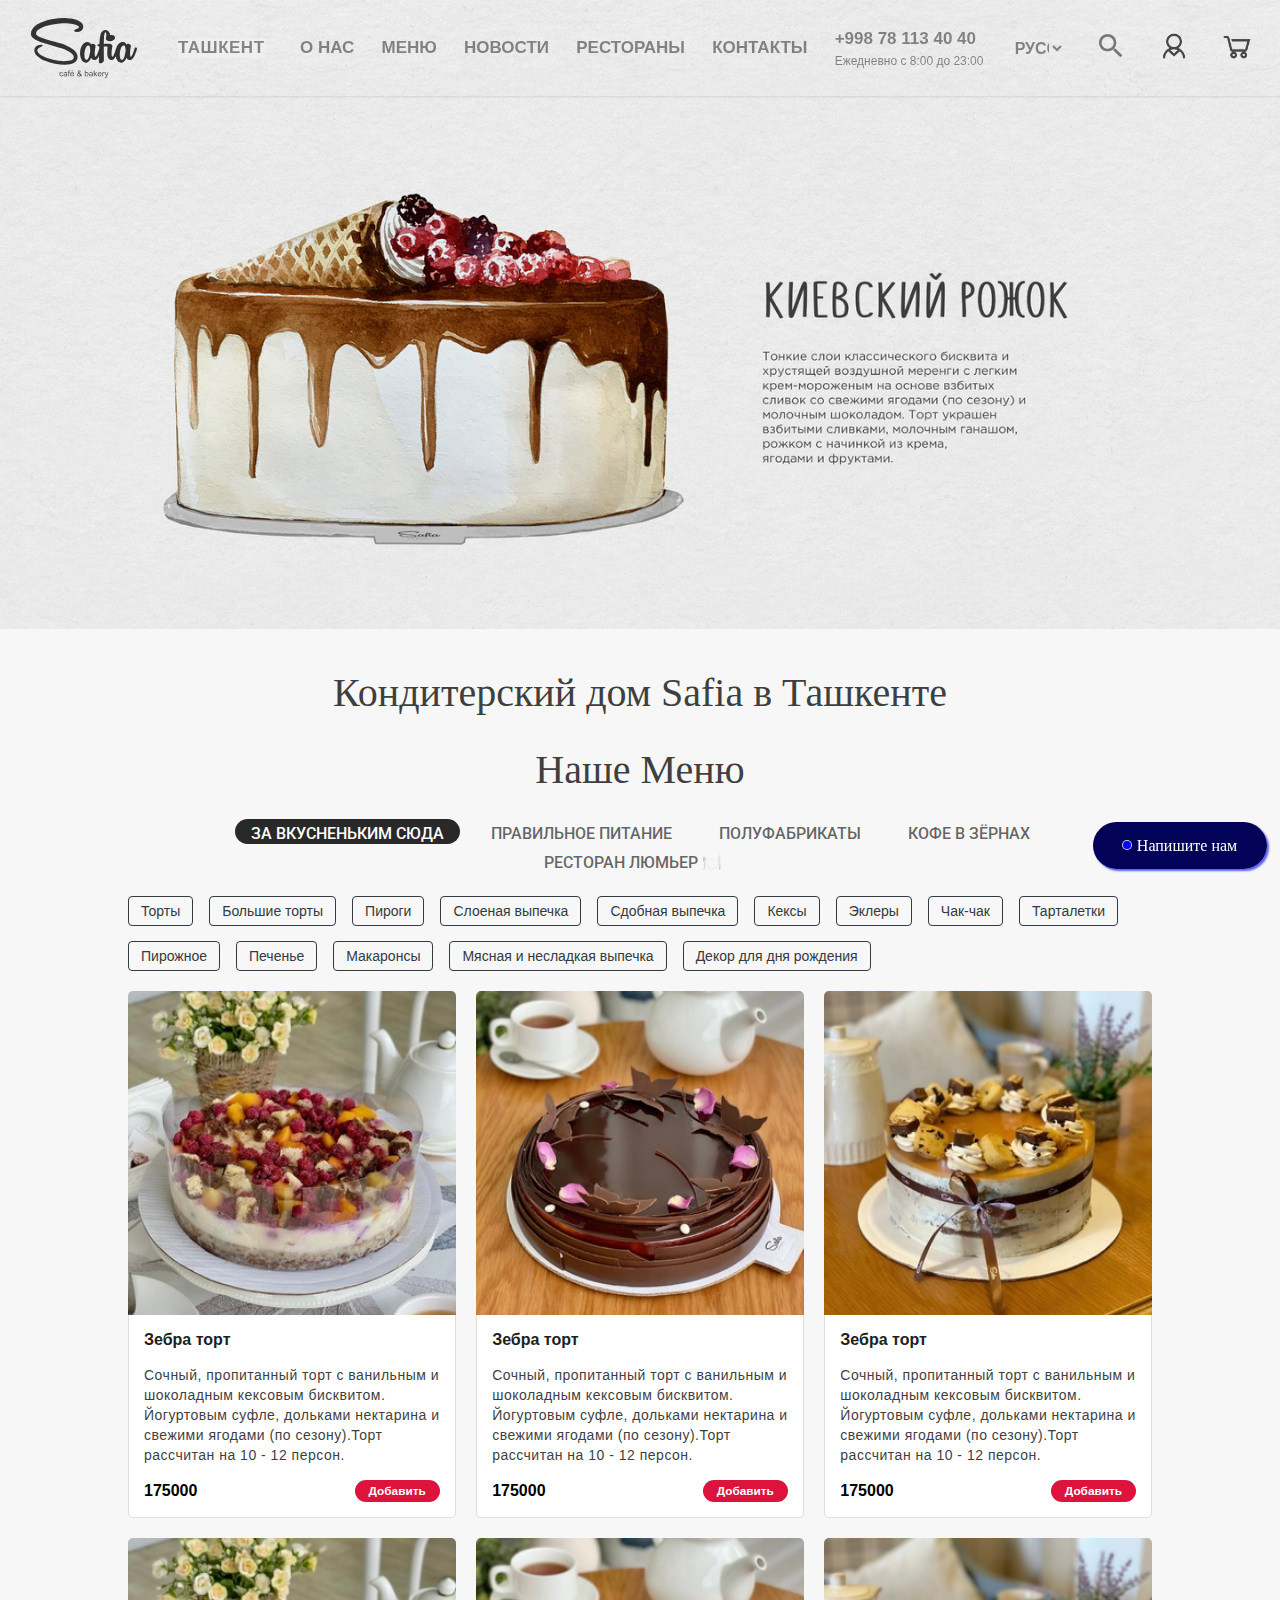
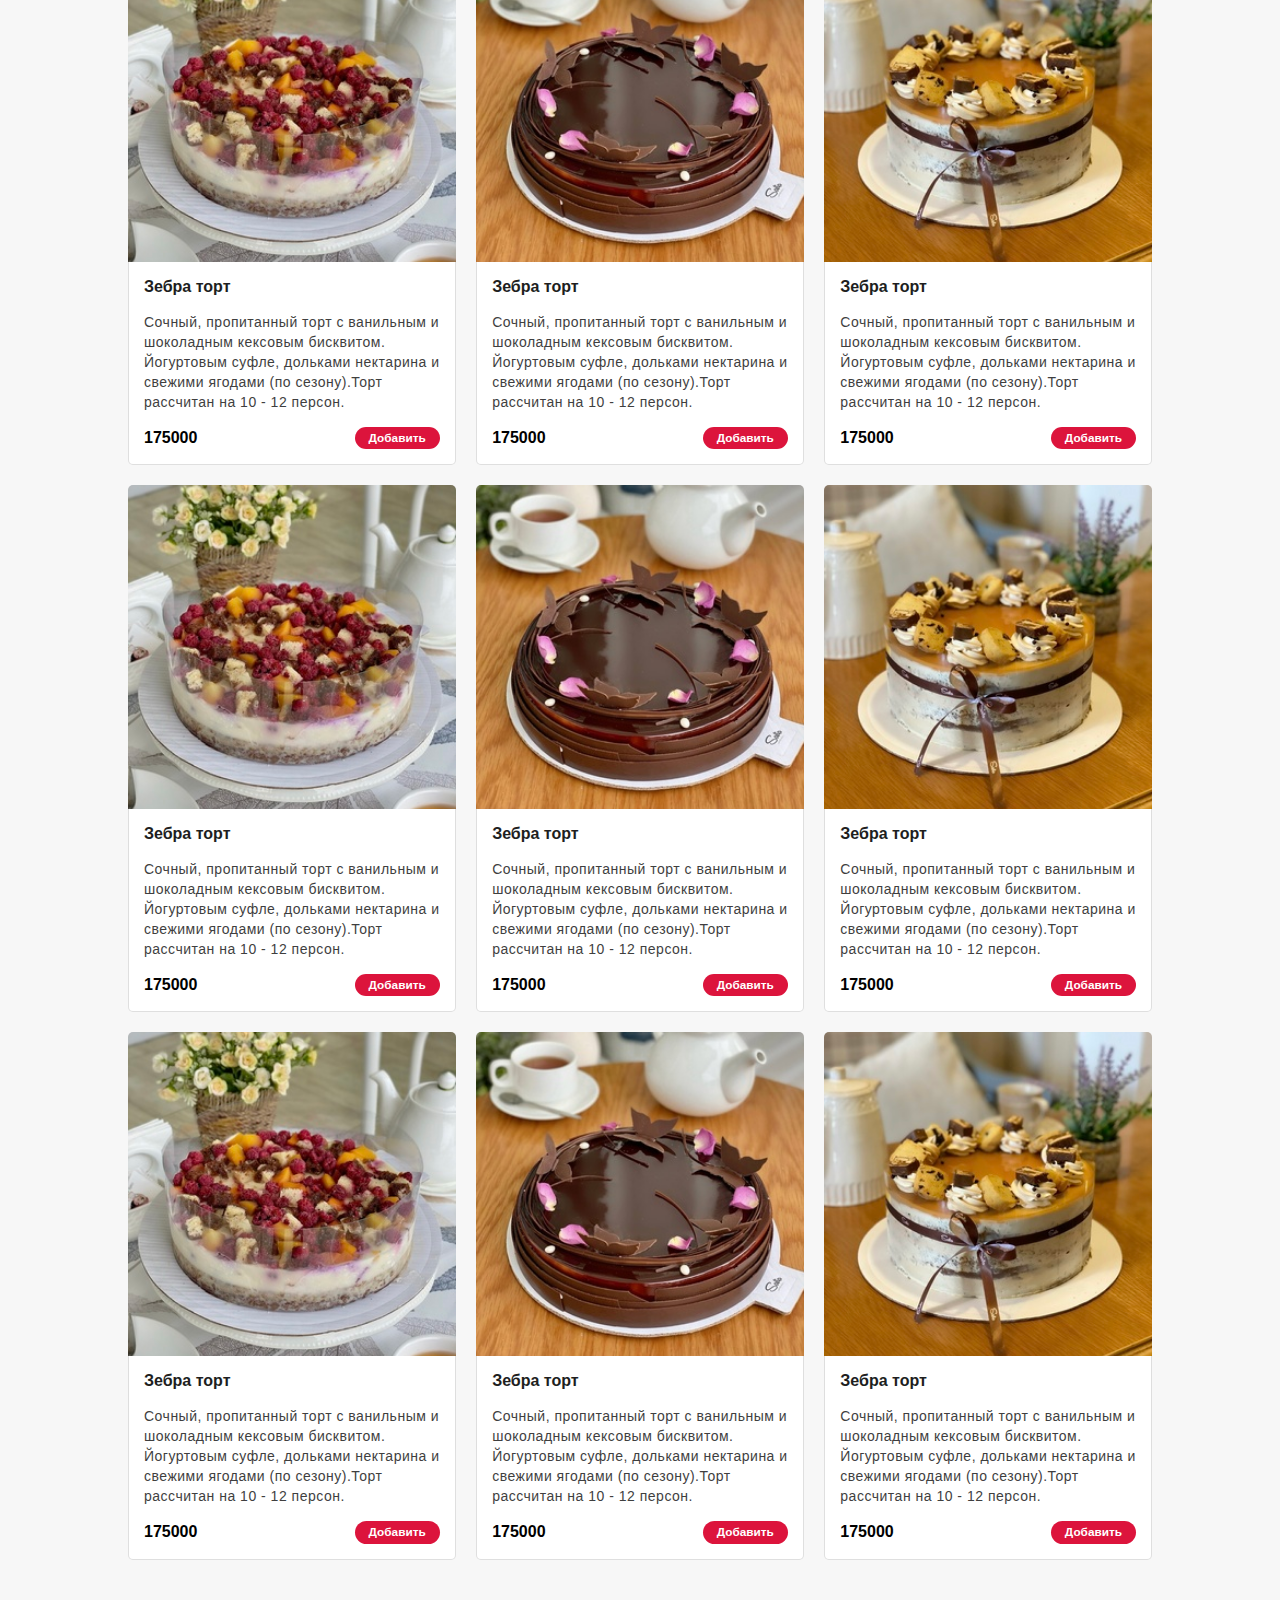
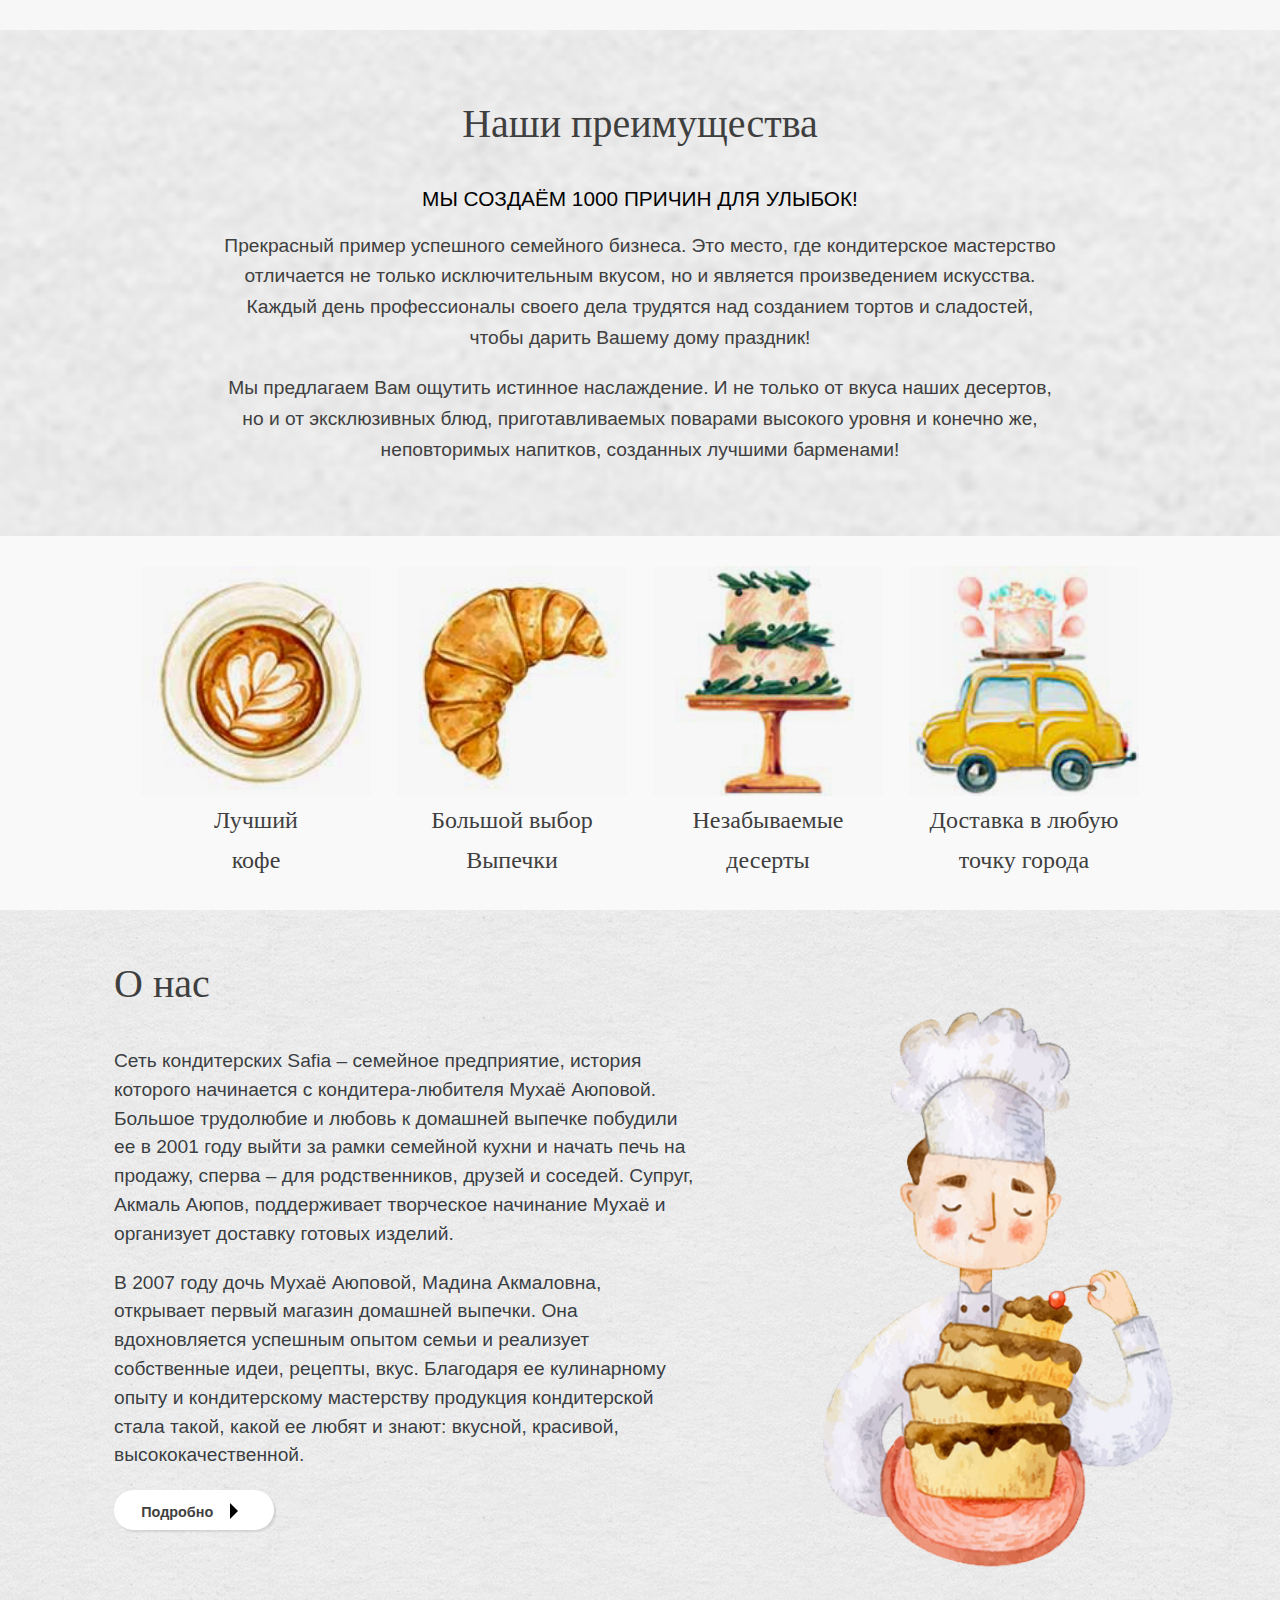
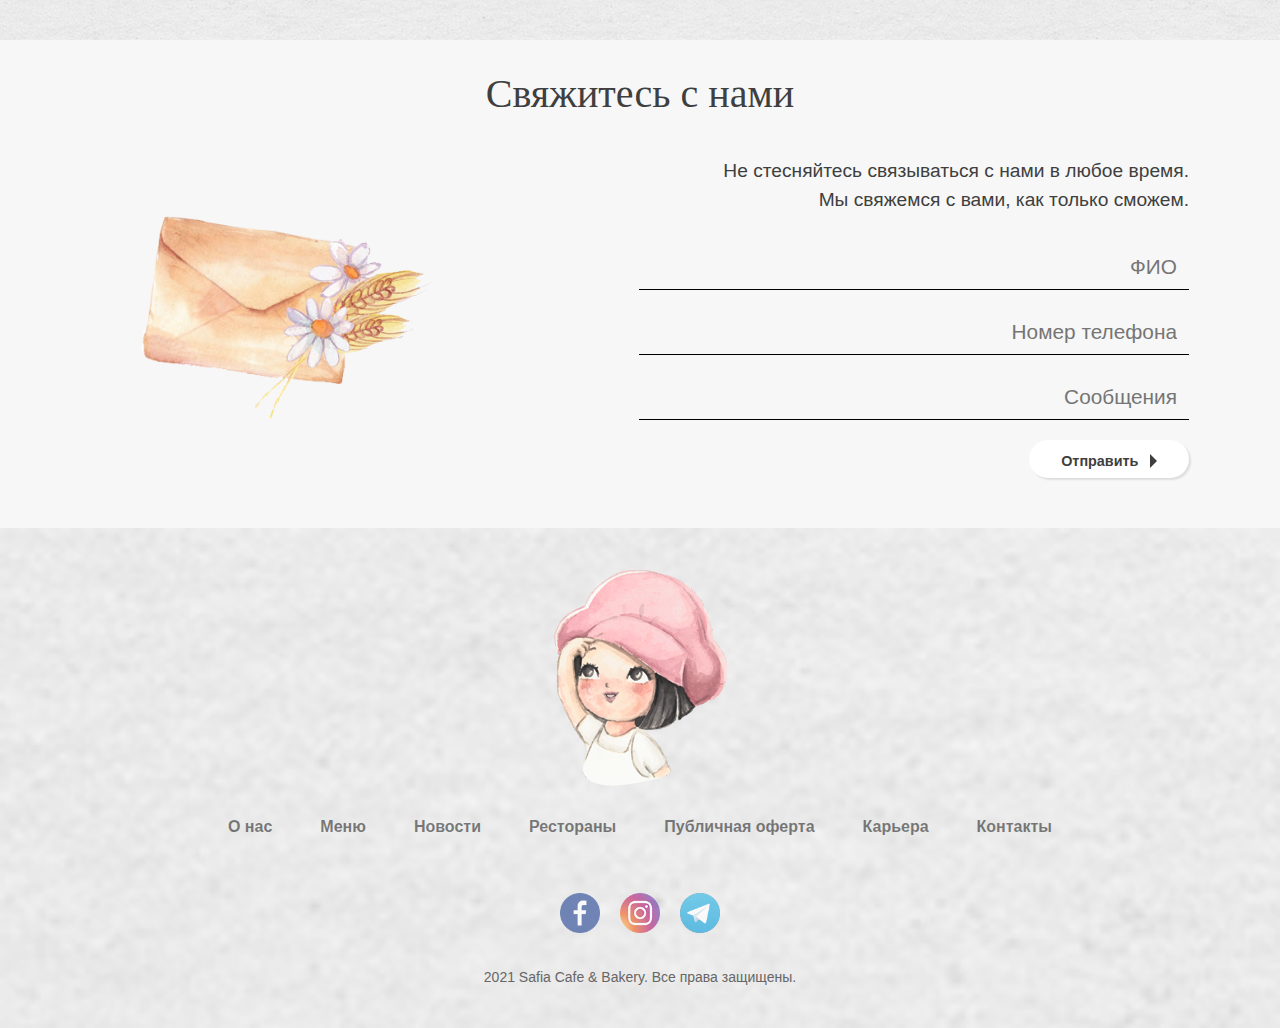
==== index.html @ d6cb8e88 "safiya-bakery-copiya website commit" ====
<!DOCTYPE html>
<html lang="en">
<head>
    <meta charset="UTF-8">
    <meta http-equiv="X-UA-Compatible" content="IE=edge">
    <meta name="viewport" content="width=device-width, initial-scale=1.0">
    <title>Торт и выпечка от Safia в Ташкенте | Safia Cafe & Bakery</title>
    <link rel="icon" sizes="60x60" href="./images/favicon.ico">
    <link rel="preconnect" href="https://fonts.googleapis.com">
    <link rel="preconnect" href="https://fonts.gstatic.com" crossorigin>
    <link href="https://fonts.googleapis.com/css2?family=Architects+Daughter&display=swap" rel="stylesheet">
    <link rel="preconnect" href="https://fonts.googleapis.com">
    <link rel="preconnect" href="https://fonts.gstatic.com" crossorigin>
    <link href="https://fonts.googleapis.com/css2?family=Architects+Daughter&family=Roboto:wght@500&display=swap"
        rel="stylesheet">
    <link rel="stylesheet" href="./style/style.css">
</head>
<body id="body1">
    <div class="container">


        <!-- Navbar -->
        <div class="navbar">
            <div class="inside-navbar">
                <div class="navbar-logo">
                    <div class="navbar-logo-img">
                        <a href="#"><img src="./images/logo.svg" alt=""></a>
                    </div>
                </div>
                <div class="navbar-city-link">
                    <button navbar-city-button onclick="city()">Ташкент</button>
                </div>
                <div class="navbar-item">
                    <ul>
                        <li><a href="./o nas/index.html">О нас</a></li>
                        <li><a href="./menyu/index.html">Меню</a></li>
                        <li><a href="./news/index.html">Новости</a></li>
                        <li><a href="#">Рестораны</a></li>
                        <li><a href="./contact/index.html">Контакты</a></li>
                        <li><a class="dropdown" href="#">
                                <span class="phone">+998 78 113 40 40</span>
                                <span class="timetable">Ежедневно с 8:00 до 23:00</span>
                            </a></li>
                        <li>
                            <select name="language" id="language" size="1">
                                <option value="Rus">Русский</option>
                                <option value="Eng">English</option>
                                <option value="Uzb">uzbekcha</option>
                            </select>
                        </li>
                        <li><a href="./search/index.html">
                                <img src="./images/ic_search.svg" alt="">
                            </a></li>
                        <li><a href="#">
                                <img src="./images/ic_profile.png" alt="">
                            </a></li>
                        <li><a href="#">
                                <img src="./images/ic_cart.png" alt="">
                            </a></li>
                    </ul>
                </div>
            </div>
            <div class="inside-navbar2">
                <div class="navbar-menu-button" onclick="button()">
                    <img src="./images/Без названия.svg" alt="">
                </div>
                <div class="navbar-logo-img2">
                    <a href="#"><img src="./images/logo.svg" alt=""></a>
                </div>
                <div class="navbar-icon-img">
                    <ul>
                        <li><a href="./search/index.html"><img src="./images/ic_search.svg" alt=""></a></li>
                        <li><a href="#"><img src="./images/ic_profile.png" alt=""></a></li>
                        <li><a href="#"><img src="./images/ic_cart.png" alt=""></a></li>
                    </ul>
                </div>
            </div>
        </div>
        
        <div class="fixed-button">
            <a href="#">Напишите нам</a>
        </div>
        
        <div class="inside-container">
            <!-- Corusel-img -->
            <div class="corusel-img">
                <img src="./images/slider_1608872601.jpg" alt="">
                <div class="screen-menu" id="screen-menu">
                    <ul style="height: 10%;">
                        <li><a href="#">Ташкент</a></li>
                    </ul>
                    <ul>
                        <li><a href="./o nas/index.html">О нас</a></li>
                        <li><a href="./menyu/index.html">Меню</a></li>
                        <li><a href="./news/index.html">Новости</a></li>
                        <li><a href="#">Рестораны</a></li>
                        <li><a href="./contact/index.html">Контакты</a></li>
                        <li>
                            <select name="language" id="language" size="1">
                                <option value="Rus">Русский</option>
                                <option value="Eng">English</option>
                                <option value="Uzb">Uzbekcha</option>
                            </select>
                        </li>
                    </ul>
                </div>
            </div>
            <div class="home">
                <div class="home-container">
                        <p>Кондитерский дом Safia в Ташкенте</p>
                        <p>Наше Меню</p>
                        <div class="home-menu">
                            <div class="menu-button1"><a href="#">За вкусненьким сюда</a></div>
                            <div class="menu-button"><a href="#">Правильное питание</a></div>
                            <div class="menu-button"><a href="#">Полуфабрикаты</a></div>
                            <div class="menu-button"><a href="#">Кофе в зёрнах</a></div>
                            <div class="menu-button"><a href="#">Ресторан Люмьер 🍽️</a></div>
                        </div>
                        <div class="home-menu-list">
                            <ul>
                                <li><a href="#">Торты</a></li>
                                <li><a href="#">Большие торты</a></li>
                                <li><a href="#">Пироги</a></li>
                                <li><a href="#">Слоеная выпечка</a></li>
                                <li><a href="#">Сдобная выпечка</a></li>
                                <li><a href="#">Кексы</a></li>
                                <li><a href="#">Эклеры</a></li>
                                <li><a href="#">Чак-чак</a></li>
                                <li><a href="#">Тарталетки</a></li>
                                <li><a href="#">Пирожное</a></li>
                                <li><a href="#">Печенье</a></li>
                                <li><a href="#">Макаронсы</a></li>
                                <li><a href="#">Мясная и несладкая выпечка</a></li>
                                <li><a href="#">Декор для дня рождения</a></li>
                            </ul>
                        </div>
                        <div class="home-card-group">
                            <div class="card">
                                <div class="card-header">
                                    <img src="./images/img1.jpg" alt="">
                                </div>
                                <div class="card-body">
                                    <div class="card-name">
                                        <p><a href="#">Зебра торт</a></p>
                                    </div>
                                    <div class="card-info">
                                        <p>Сочный, пропитанный торт с ванильным и шоколадным кексовым бисквитом. Йогуртовым суфле, дольками нектарина и свежими
                                            ягодами (по сезону).Торт рассчитан на 10 - 12 персон.</p>
                                    </div>
                                    <div class="card-btn">
                                        <p>175000</p>
                                        <a href="#">Добавить</a>
                                    </div>
                                </div>
                            </div>
                            <div class="card">
                                <div class="card-header">
                                    <img src="./images/img2.jpg" alt="">
                                </div>
                                <div class="card-body">
                                    <div class="card-name">
                                        <p><a href="#">Зебра торт</a></p>
                                    </div>
                                    <div class="card-info">
                                        <p>Сочный, пропитанный торт с ванильным и шоколадным кексовым бисквитом. Йогуртовым суфле, дольками нектарина и свежими
                                            ягодами (по сезону).Торт рассчитан на 10 - 12 персон.</p>
                                    </div>
                                    <div class="card-btn">
                                        <p>175000</p>
                                        <a href="#">Добавить</a>
                                    </div>
                                </div>
                            </div>
                            <div class="card">
                                <div class="card-header">
                                    <img src="./images/img3.jpg" alt="">
                                </div>
                                <div class="card-body">
                                    <div class="card-name">
                                        <p><a href="#">Зебра торт</a></p>
                                    </div>
                                    <div class="card-info">
                                        <p>Сочный, пропитанный торт с ванильным и шоколадным кексовым бисквитом. Йогуртовым суфле, дольками нектарина и свежими
                                            ягодами (по сезону).Торт рассчитан на 10 - 12 персон.</p>
                                    </div>
                                    <div class="card-btn">
                                        <p>175000</p>
                                        <a href="#">Добавить</a>
                                    </div>
                                </div>
                            </div>
                            <div class="card">
                                <div class="card-header">
                                    <img src="./images/img1.jpg" alt="">
                                </div>
                                <div class="card-body">
                                    <div class="card-name">
                                        <p><a href="#">Зебра торт</a></p>
                                    </div>
                                    <div class="card-info">
                                        <p>Сочный, пропитанный торт с ванильным и шоколадным кексовым бисквитом. Йогуртовым суфле, дольками
                                            нектарина и свежими
                                            ягодами (по сезону).Торт рассчитан на 10 - 12 персон.</p>
                                    </div>
                                    <div class="card-btn">
                                        <p>175000</p>
                                        <a href="#">Добавить</a>
                                    </div>
                                </div>
                            </div>
                            <div class="card">
                                <div class="card-header">
                                    <img src="./images/img2.jpg" alt="">
                                </div>
                                <div class="card-body">
                                    <div class="card-name">
                                        <p><a href="#">Зебра торт</a></p>
                                    </div>
                                    <div class="card-info">
                                        <p>Сочный, пропитанный торт с ванильным и шоколадным кексовым бисквитом. Йогуртовым суфле, дольками
                                            нектарина и свежими
                                            ягодами (по сезону).Торт рассчитан на 10 - 12 персон.</p>
                                    </div>
                                    <div class="card-btn">
                                        <p>175000</p>
                                        <a href="#">Добавить</a>
                                    </div>
                                </div>
                            </div>
                            <div class="card">
                                <div class="card-header">
                                    <img src="./images/img3.jpg" alt="">
                                </div>
                                <div class="card-body">
                                    <div class="card-name">
                                        <p><a href="#">Зебра торт</a></p>
                                    </div>
                                    <div class="card-info">
                                        <p>Сочный, пропитанный торт с ванильным и шоколадным кексовым бисквитом. Йогуртовым суфле, дольками
                                            нектарина и свежими
                                            ягодами (по сезону).Торт рассчитан на 10 - 12 персон.</p>
                                    </div>
                                    <div class="card-btn">
                                        <p>175000</p>
                                        <a href="#">Добавить</a>
                                    </div>
                                </div>
                            </div>
                            <div class="card">
                                <div class="card-header">
                                    <img src="./images/img1.jpg" alt="">
                                </div>
                                <div class="card-body">
                                    <div class="card-name">
                                        <p><a href="#">Зебра торт</a></p>
                                    </div>
                                    <div class="card-info">
                                        <p>Сочный, пропитанный торт с ванильным и шоколадным кексовым бисквитом. Йогуртовым суфле, дольками
                                            нектарина и свежими
                                            ягодами (по сезону).Торт рассчитан на 10 - 12 персон.</p>
                                    </div>
                                    <div class="card-btn">
                                        <p>175000</p>
                                        <a href="#">Добавить</a>
                                    </div>
                                </div>
                            </div>
                            <div class="card">
                                <div class="card-header">
                                    <img src="./images/img2.jpg" alt="">
                                </div>
                                <div class="card-body">
                                    <div class="card-name">
                                        <p><a href="#">Зебра торт</a></p>
                                    </div>
                                    <div class="card-info">
                                        <p>Сочный, пропитанный торт с ванильным и шоколадным кексовым бисквитом. Йогуртовым суфле, дольками
                                            нектарина и свежими
                                            ягодами (по сезону).Торт рассчитан на 10 - 12 персон.</p>
                                    </div>
                                    <div class="card-btn">
                                        <p>175000</p>
                                        <a href="#">Добавить</a>
                                    </div>
                                </div>
                            </div>
                            <div class="card">
                                <div class="card-header">
                                    <img src="./images/img3.jpg" alt="">
                                </div>
                                <div class="card-body">
                                    <div class="card-name">
                                        <p><a href="#">Зебра торт</a></p>
                                    </div>
                                    <div class="card-info">
                                        <p>Сочный, пропитанный торт с ванильным и шоколадным кексовым бисквитом. Йогуртовым суфле, дольками
                                            нектарина и свежими
                                            ягодами (по сезону).Торт рассчитан на 10 - 12 персон.</p>
                                    </div>
                                    <div class="card-btn">
                                        <p>175000</p>
                                        <a href="#">Добавить</a>
                                    </div>
                                </div>
                            </div>
                            <div class="card">
                                <div class="card-header">
                                    <img src="./images/img1.jpg" alt="">
                                </div>
                                <div class="card-body">
                                    <div class="card-name">
                                        <p><a href="#">Зебра торт</a></p>
                                    </div>
                                    <div class="card-info">
                                        <p>Сочный, пропитанный торт с ванильным и шоколадным кексовым бисквитом. Йогуртовым суфле, дольками
                                            нектарина и свежими
                                            ягодами (по сезону).Торт рассчитан на 10 - 12 персон.</p>
                                    </div>
                                    <div class="card-btn">
                                        <p>175000</p>
                                        <a href="#">Добавить</a>
                                    </div>
                                </div>
                            </div>
                            <div class="card">
                                <div class="card-header">
                                    <img src="./images/img2.jpg" alt="">
                                </div>
                                <div class="card-body">
                                    <div class="card-name">
                                        <p><a href="#">Зебра торт</a></p>
                                    </div>
                                    <div class="card-info">
                                        <p>Сочный, пропитанный торт с ванильным и шоколадным кексовым бисквитом. Йогуртовым суфле, дольками
                                            нектарина и свежими
                                            ягодами (по сезону).Торт рассчитан на 10 - 12 персон.</p>
                                    </div>
                                    <div class="card-btn">
                                        <p>175000</p>
                                        <a href="#">Добавить</a>
                                    </div>
                                </div>
                            </div>
                            <div class="card">
                                <div class="card-header">
                                    <img src="./images/img3.jpg" alt="">
                                </div>
                                <div class="card-body">
                                    <div class="card-name">
                                        <p><a href="#">Зебра торт</a></p>
                                    </div>
                                    <div class="card-info">
                                        <p>Сочный, пропитанный торт с ванильным и шоколадным кексовым бисквитом. Йогуртовым суфле, дольками
                                            нектарина и свежими
                                            ягодами (по сезону).Торт рассчитан на 10 - 12 персон.</p>
                                    </div>
                                    <div class="card-btn">
                                        <p>175000</p>
                                        <a href="#">Добавить</a>
                                    </div>
                                </div>
                            </div>
                        </div>
                </div>
            </div>
        </div>

        <div class="box1">
            <div class="inside-box1">
                <p>Наши преимущества</p>
                <p>МЫ СОЗДАЁМ 1000 ПРИЧИН ДЛЯ УЛЫБОК!</p>
                <p>Прекрасный пример успешного семейного бизнеса. Это место, где кондитерское мастерство отличается не только
                    исключительным вкусом, но и является произведением искусства. Каждый день профессионалы своего дела трудятся над
                    созданием тортов и сладостей, чтобы дарить Вашему дому праздник!</p>
                <p>Мы предлагаем Вам ощутить истинное наслаждение. И не только от вкуса наших десертов, но и от эксклюзивных блюд,
                    приготавливаемых поварами высокого уровня и конечно же, неповторимых напитков, созданных лучшими барменами!</p>
            </div>
        </div>

        <div class="box2">
            <div class="inside-box2">
                <div class="box2-card">
                    <div class="box2-img">
                        <img src="./images/a-1.jpg" alt="">
                    </div>
                    <div class="box2-text">
                        <p>Лучший<br>кофе </p>
                    </div>
                </div>
                <div class="box2-card">
                    <div class="box2-img">
                        <img src="./images/a-2.jpg" alt="">
                    </div>
                    <div class="box2-text">
                        <p>Большой выбор<br>Выпечки </p>
                    </div>
                </div>
                <div class="box2-card">
                    <div class="box2-img">
                        <img src="./images/a-3.jpg" alt="">
                    </div>
                    <div class="box2-text">
                        <p>Hезабываемые<br>десерты </p>
                    </div>
                </div>
                <div class="box2-card">
                    <div class="box2-img">
                        <img src="./images/a-4.jpg" alt="">
                    </div>
                    <div class="box2-text">
                        <p>Доставка в любую<br>точку города </p>
                    </div>
                </div>
            </div>
        </div>

        <div class="box3">
            <div class="inside-box3">
                <div class="box3-text">
                    <p>О нас</p>
                    <p>Сеть кондитерских Safia – семейное предприятие, история которого начинается с кондитера-любителя Мухаё Аюповой. Большое
                    трудолюбие и любовь к домашней выпечке побудили ее в 2001 году выйти за рамки семейной кухни и начать печь на продажу,
                    сперва – для родственников, друзей и соседей. Супруг, Акмаль Аюпов, поддерживает творческое начинание Мухаё и организует
                    доставку готовых изделий.</p>
                    <p>В 2007 году дочь Мухаё Аюповой, Мадина Акмаловна, открывает первый магазин домашней выпечки. Она вдохновляется успешным
                    опытом семьи и реализует собственные идеи, рецепты, вкус. Благодаря ее кулинарному опыту и кондитерскому мастерству
                    продукция кондитерской стала такой, какой ее любят и знают: вкусной, красивой, высококачественной.</p>
                    <div class="box3-btn">
                        <a href="#">Подробно</a>
                    </div>
                </div>
                <div class="box3-img">
                    <img src="./images/about-icon.png" alt="">
                </div>
            </div>
        </div>

        <div class="box4">
            <div class="inside-box4">
                <p>Cвяжитесь с нами</p>
                <div class="inside-box4-form">
                    <div class="form-img">
                        <img src="./images/envelop-icon.png" alt="">
                    </div>
                    <div class="form-text">
                        <p>Не стесняйтесь связываться с нами в любое время. <br> Мы свяжемся с вами, как только сможем.</p>
                        <div class="form-name">
                            <input type="text" placeholder="ФИО" maxlength="255" required>
                        </div>
                        <div class="form-number">
                            <input type="text" placeholder="Номер телефона" maxlength="13" required>
                        </div>
                        <div class="form-message">
                            <input type="text" placeholder="Сообщения" maxlenght="255" required>
                        </div>
                        <button>Отправить</button>
                    </div>
                </div>
            </div>
        </div>
        <div class="footer">
            <div class="footer-img">
                <img src="./images/girl.png" alt="">
            </div>
            <div class="footer-menu">
                <ul>
                    <li><a href="./o nas/index.html">О нас</a></li>
                    <li><a href="./menyu/index.html">Меню</a></li>
                    <li><a href="./news/index.html">Новости</a></li>
                    <li><a href="#">Рестораны</a></li>
                    <li><a href="#">Публичная оферта</a></li>
                    <li><a href="#">Карьера</a></li>
                    <li><a href="./contact/index.html">Контакты</a></li>
                </ul>
            </div>
            <div class="messenger">
                <div><a href="#"><img src="./images/ic_facebook.png" alt=""></a></div>
                <div><a href="#"><img src="./images/ic_instagram.png" alt=""></a></div>
                <div><a href="#"><img src="./images/ic_telegram.png" alt=""></a></div>
            </div>
            <div class="footer-company">
                <p>2021 Safia Cafe & Bakery. Все права защищены.</p>
            </div>
        </div>

    </div>
    <script src="./app.js/script.js"></script>
</body>
</html>
---- style/style.css ----
* {
  margin: 0;
  padding: 0;
  box-sizing: border-box;
}
.container {
  max-width: 1400px;
  margin: 0 auto;
  position: relative;
}

.fixed-button {
  position: fixed;
  z-index: 100;
  right: 1%;
  bottom: 5%;
}
/* .fixed-button::before */
.fixed-button > a {
  text-decoration: none;
  padding: 15px 30px;
  background-color: rgb(2, 2, 88);
  color: white;
  font-size: 16px;
  font-weight: normal;
  border-radius: 30px;
  box-shadow: 2px 2px 2px rgba(0, 0, 255, 0.63);
}
.fixed-button a::before {
  content: "";
  display: inline-block;
  position: relative;
  width: 8px;
  height: 8px;
  line-height: 8px;
  margin-right: 6px;
  border-radius: 5px;
  vertical-align: 0.1em;
  background-color: blue;
  box-shadow: 0 0 0 1px hsl(0deg 0% 100% / 80%);
}

/* Navbar */

.navbar {
  position: fixed;
  z-index: 100000;
  height: 96px;
  width: 100%;
  display: flex;
  justify-content: space-between;
  padding: 18px 0px;
  background-color: #ffffff;
  box-shadow: 0 1px 2px rgb(0 0 0 / 10%);
  background-image: url(../images/ic_nav_bg.png);
  background-repeat: no-repeat;
  background-size: cover;
}
.inside-navbar {
  width: 100%;
  height: 100%;
  display: flex;
  align-items: center;
  padding: 0 15px;
}

.navbar-logo,
.navbar-city-link {
  width: 11%;
  display: flex;
  justify-content: center;
  align-items: center;
}
.navbar-logo {
  height: 100%;
}
.navbar-logo-img {
  height: 100%;
}
.navbar-logo-img img {
  width: 100%;
  height: 100%;
}
.navbar-city-link > button {
  font-size: 17px;
  font-family: "Gotham Pro", Arial, sans-serif;
  font-weight: 600;
  letter-spacing: 0.5px;
  text-transform: uppercase;
  color: rgba(0, 0, 0, 0.452);
  border: none;
  outline: none;
}
.navbar-city-link > button:hover {
  color: #000;
}
.navbar-item {
  width: 78%;
}
.navbar-item > ul {
  list-style-type: none;
  display: flex;
  justify-content: space-between;
  align-items: center;
}
.navbar-item ul > li {
  margin: 0 10px;
}
.navbar-item ul > li:hover > a {
  color: #000;
}
.navbar-item > ul > li > a {
  text-decoration: none;
  font-family: "Gotham Pro", Arial, sans-serif;
  font-weight: 600;
  font-size: 17px;
  text-transform: uppercase;
  color: rgba(0, 0, 0, 0.452);
  vertical-align: middle;
  transition: all 0.3s;
}
.timetable {
  padding-top: 5px;
  font-size: 12px;
  font-weight: 500;
  text-transform: none;
}
a.dropdown {
  display: flex;
  flex-direction: column;
}
.navbar-item ul > li:nth-child(8) > a > img,
.navbar-item ul > li:nth-child(8) > a {
  width: 36px;
  height: 32px;
  opacity: 0.7;
}
.navbar-item ul > li:nth-child(9) > a > img,
.navbar-item ul > li:nth-child(10) > a > img {
  width: 36px;
  height: 36px;
  opacity: 0.7;
}

.navbar-menu-button > img {
  width: 100%;
}

.inside-container {
  padding-top: 96px;
  background-color: #f7f7f7;
}
.inside-navbar2 {
  width: 100%;
  height: 100%;
  display: flex;
  align-items: center;
  justify-content: space-between;
  padding: 0 40px 0 20px;
  display: none;
}
.navbar-menu-button {
  width: 49.25px;
  height: 35.25px;
  border: 1px solid #ccc;
  border-radius: 5px;
  padding: 5px 10px;
  cursor: pointer;
}
.navbar-menu-button > img {
  width: 100%;
  height: 100%;
  cursor: pointer;
}
.navbar-logo-img2 {
  height: 100%;
}
.navbar-logo-img2 img {
  width: 100%;
  height: 100%;
}
.navbar-icon-img > ul {
  list-style-type: none;
  display: flex;
}
.navbar-icon-img {
  display: none;
}
.navbar-icon-img > ul > li {
  margin-left: 10px;
}
.navbar-icon-img > ul > li > a > img {
  width: 26px;
  height: 26px;
  opacity: 0.7;
}

@media screen and (min-width: 1400px) {
  .navbar {
    width: 1400px;
  }
}
@media screen and (max-width: 1100px) {
  .navbar-item > ul > li:nth-child(6) {
    display: none;
  }
}
@media screen and (max-width: 1000px) {
  .inside-navbar {
    display: none;
  }
  .inside-navbar2 {
    display: flex;
  }
}
@media screen and (max-width: 800px) {
  .navbar {
    height: 62.75px;
    padding: 7px 14px;
  }
  .inside-navbar2 {
    padding: 0;
  }
  .navbar-menu-button {
    border: none;
  }
  .navbar-icon-img {
    display: block;
  }
  .inside-container {
    padding-top: 62.75px;
  }
}
@media screen and (max-width: 750px){
  .fixed-button > a{
    padding: 5px 15px;
    font-size: 12px;
    letter-spacing: normal;
  }
}

/* Corusel-img */

.corusel-img {
  width: 100%;
  max-height: 557px;
  position: relative;
}
.corusel-img > img {
  width: 100%;
  margin-bottom: -4px;
}
.screen-menu {
  display: none;
  width: 100%;
  height: 50%;
  position: fixed;
  z-index: 100;
  top: 0;
  padding: 110px 0 10px 0;
  background-image: url(../images/ic_nav_bg.png);
  background-repeat: no-repeat;
  background-size: cover;
}
.screen-menu > ul {
  list-style-type: none;
  width: 100%;
  height: 90%;
  text-align: center;
  display: flex;
  flex-direction: column;
  justify-content: space-evenly;
}

.screen-menu > ul > li > a {
  text-decoration: none;
  font-family: "Gotham Pro", Arial, sans-serif;
  font-weight: 600;
  font-size: 17px;
  text-transform: uppercase;
  color: rgba(0, 0, 0, 0.452);
  vertical-align: middle;
  transition: all 0.3s;
}
#language {
  width: 54.8px;
  font-size: 16px;
  font-weight: 600;
  text-transform: uppercase;
  color: rgba(0, 0, 0, 0.452);
  border: none;
  outline: none;
  background-color: transparent;
}
.home {
  padding-top: 40px;
  background-color: #f7f7f7;
}
.home-container {
  width: 80%;
  margin: 0 auto;
}
.home-container > p:nth-child(1) {
  color: #3f3f3f;
  font-size: 40px;
  text-align: center;
  font-family: "Monly Lite", cursive;
  margin-bottom: 30px;
}
.home-container > p:nth-child(2) {
  color: #3f3f3f;
  font-size: 40px;
  text-align: center;
  font-family: "Monly Lite", cursive;
  margin-bottom: 30px;
}
.home-menu {
  display: flex;
  justify-content: center;
  flex-wrap: wrap;
}
.menu-button,
.menu-button1 {
  margin-right: 15px;
  margin-bottom: 10px;
}
.menu-button1 > a {
  text-decoration: none;
  text-transform: uppercase;
  color: #fff;
  font-family: "Roboto", sans-serif;
  font-weight: 500;
  background-color: transparent;
  border-radius: 14px;
  padding: 0.3rem 1rem 0.1rem;
  transition: all 0.5s;
  background-color: #292929;
  margin-left: 15px;
}
.menu-button > a {
  text-decoration: none;
  text-transform: uppercase;
  color: rgba(0, 0, 0, 0.6);
  font-family: "Roboto", sans-serif;
  font-weight: 500;
  background-color: transparent;
  border-radius: 14px;
  padding: 0.3rem 1rem 0.1rem;
  transition: all 0.5s;
}
.menu-button > a:hover {
  background-color: #292929;
  color: #fff;
}
.home-menu-list {
  padding-top: 20px;
}
.home-menu-list > ul {
  list-style-type: none;
  display: flex;
  flex-wrap: wrap;
}
.home-menu-list > ul > li {
  line-height: 20px;
  margin-bottom: 25px;
  margin-right: 1rem !important;
  transition: color 0.15s ease-in-out, background-color 0.15s ease-in-out,
    border-color 0.15s ease-in-out;
}
.home-menu-list > ul > li:hover > a {
  color: #fff;
  background-color: #343a40;
}
.home-menu-list > ul > li > a {
  padding: 0.4rem 0.75rem 0.375rem;
  text-decoration: none;
  color: #343a40;
  font-family: "Gotham Pro", sans-serif;
  font-size: 14px;
  border: 1px solid;
  border-color: #343a40;
  border-radius: 0.25rem;
}
.home-card-group {
  display: flex;
  flex-wrap: wrap;
  justify-content: space-between;
  padding-bottom: 50px;
}
.card {
  width: 32%;
  margin-bottom: 20px;
}
.card:hover > .card-header > img {
  transform: scale(1.2);
  object-fit: cover;
}
.card-header {
  overflow: hidden;
}
.card-header > img {
  transition: 0.7s;
  width: 100%;
  margin-bottom: -8px;
  border-radius: 5px 5px 0 0;
}
.card-body {
  padding: 15px;
  border: 1px solid rgba(0, 0, 0, 0.125);
  border-top: none;
  border-radius: 0px 0 5px 5px;
  background-color: #fff;
}
.card-name > p > a {
  font-size: 16px;
  font-family: "Gotham Pro", sans-serif;
  color: #201e1e;
  font-weight: 600;
  line-height: 20px;
  text-decoration: none;
}
.card-name > p > a:hover {
  text-decoration: underline;
}
.card-info > p {
  font-size: 14px;
  font-family: "Gotham Pro", sans-serif;
  font-weight: normal;
  color: #3f3f3f;
  padding-top: 15px;
  padding-bottom: 15px;
  letter-spacing: 0.5px;
  line-height: 20px;
}
.card-btn {
  display: flex;
  justify-content: space-between;
}
.card-btn > p {
  font-style: 16px;
  font-weight: 600;
  line-height: 21.38px;
  font-family: "Gotham Pro", sans-serif;
}
.card-btn > a {
  text-decoration: none;
  font-size: 11.8px;
  font-weight: 600;
  font-family: "Gotham Pro", sans-serif;
  padding: 4.2px 14px;
  background-color: crimson;
  border-radius: 17px;
  color: #fff;
}
@media screen and (max-width: 900px) {
  .card {
    width: 48%;
  }
}

@media screen and (max-width: 550px) {
  .card {
    width: 100%;
  }
  .screen-menu > ul > li > a {
    font-size: 10px;
  }
  #language {
    width: 40px;
    font-size: 10px;
    font-weight: 600;
  }
}
.box1 {
  text-align: center;
  background-image: url(../images/ic_nav_bg.png);
  background-size: cover;
}
.inside-box1 {
  width: 84%;
  margin: 0 auto;
  padding: 50px 0;
}
.inside-box1 > p:first-child {
  font-size: 40px;
  font-family: "Monly Lite", cursive;
  padding-bottom: 40px;
  padding-top: 20px;
  color: #3f3f3f;
}
.inside-box1 > p:nth-child(2) {
  font-size: 1.3rem;
  font-family: "Gotham Pro", sans-serif;
  padding-bottom: 20px;
}
.inside-box1 > p:nth-child(3),
.inside-box1 > p:nth-child(4) {
  font-family: "Gotham Pro", sans-serif;
  font-size: 1.2rem;
  color: #3f3f3f;
  padding: 0 120px;
  line-height: 1.6;
  padding-bottom: 20px;
}
.box2 {
  background-color: rgba(238, 238, 238, 0.342);
  text-align: center;
}
.inside-box2 {
  width: 80%;
  margin: 0 auto;
  display: flex;
  justify-content: space-between;
  padding: 30px 0;
}
.box2-card {
  width: 25%;
}
.box2-img,
.box2-text {
  width: 90%;
  margin: 0 auto;
}
.box2-img > img {
  width: 100%;
}
.box2-text > p {
  color: #3f3f3f;
  font-size: 24px;
  font-family: "Gotham Pro", cursive;
  font-weight: 500;
  line-height: 40px;
}
@media screen and (max-width: 800px) {
  .inside-box2 {
    width: 100%;
  }
}
@media screen and (max-width: 700px) {
  .inside-box2 {
    flex-wrap: wrap;
  }
  .box2-card {
    width: 50%;
    padding-bottom: 20px;
  }
  .inside-box1 > p:nth-child(3),
  .inside-box1 > p:nth-child(4) {
    padding: 0;
  }
  .home-container > p:first-child {
    margin: 0;
    font-size: 30px;
  }
  .home-container > p:nth-child(2) {
    font-size: 30px;
  }
}
.box3 {
  padding: 50px 0;
  background-image: url(../images/ic_nav_bg.png);
}
.inside-box3 {
  width: 90%;
  margin: 0 auto;
  display: flex;
  justify-content: space-between;
}
.box3-text {
  width: 55%;
  padding: 0 0 0 50px;
}
.box3-text > p:first-child {
  font-size: 40px;
  font-family: "Monly Lite", cursive;
  padding-bottom: 40px;
  color: #3f3f3f;
}
.box3-text > p:nth-child(2),
.box3-text > p:nth-child(3) {
  font-size: 1.2rem;
  font-family: "Gotham Pro", sans-serif;
  padding-bottom: 20px;
  color: #212529e1;
  line-height: 1.5;
  font-weight: normal;
}
.box3-btn {
  width: 160px;
  box-shadow: 2px 2px 2px rgb(0 0 0 / 10%);
  background-color: #fff;
  border-radius: 20px;
  border: none;
  padding: 0.8rem 2rem 0.6rem 1.7rem;
  cursor: pointer;
  transition: 0.3s;
}
.box3-btn:hover {
  background-color: #f7f7f7;
}
.box3-btn:hover > a {
  color: black;
}
.box3-btn > a {
  text-decoration: none;
  font-weight: 600;
  font-family: "Gotham Pro", sans-serif;
  color: #3f3f3f;
  font-size: 0.9rem;
}
.box3-btn::after {
  display: inline-block;
  width: 0;
  height: 0;
  vertical-align: -0.15em;
  content: "";
  margin-left: 0.8em;
  border-top: 0.5em solid transparent;
  border-bottom: 0.5em solid transparent;
  border-left: 0.5em solid;
}
.box3-img {
  width: 40%;
  padding: 10px;
}
.box3-img > img {
  width: 100%;
  padding-top: 20px;
}
@media screen and (max-width: 800px) {
  .inside-box3 {
    display: block;
    width: 80%;
  }
  .box3-text,
  .box3-img {
    width: 100%;
    display: flex;
    flex-direction: column;
    justify-content: center;
    padding: 0;
  }
  .box3-img {
    width: 270px;
    margin: 0 auto;
  }
}
@media screen and (max-width: 600px) {
  .inside-box3 {
    width: 90%;
  }
  .box3-text {
    padding: 0;
  }
}

.box4 {
  background-color: #f7f7f7;
  padding: 30px 30px 50px;
}
.inside-box4 {
  width: 90%;
  margin: 0 auto;
}
.inside-box4 > p {
  font-size: 40px;
  font-family: "Monly Lite", cursive;
  padding-bottom: 40px;
  text-align: center;
  color: #3f3f3f;
}
.inside-box4-form {
  display: flex;
}
.form-img {
  width: 35%;
  padding: 0 40px;
  display: flex;
  align-items: center;
}
.form-img > img {
  width: 100%;
}
.form-text {
  width: 65%;
  display: flex;
  flex-direction: column;
  align-items: flex-end;
  padding-left: 30px;
}
.form-text > p {
  font-size: 1.2rem;
  margin-bottom: 30px;
  color: #3f3f3f;
  font-family: "Gotham Pro", sans-serif;
  line-height: 1.5;
  text-align: right !important;
}
.form-text input {
  width: 550px;
  text-align: right;
  font-size: 1.3rem;
  border: transparent;
  border-bottom: 1px solid black;
  border-radius: 0;
  outline: none;
  margin-bottom: 20px;
  background-color: transparent;
  display: block;
  height: calc(1.5em + 0.75rem + 2px);
  padding: 0.375rem 0.75rem;
  font-weight: 400;
  line-height: 1.5;
  color: #495057;
}
.form-text > button {
  background-color: #ffffff;
  padding: 0.8rem 2rem 0.6rem;
  font-weight: 600;
  color: #3f3f3f;
  font-size: 0.9rem;
  border-radius: 20px;
  box-shadow: 2px 2px 2px rgb(0 0 0 / 10%);
  transition: all 0.3s;
  border: none;
}
.form-text > button::after {
  display: inline-block;
  width: 0;
  height: 0;
  vertical-align: -0.15em;
  content: "";
  margin-left: 0.8em;
  border-top: 0.5em solid transparent;
  border-bottom: 0.5em solid transparent;
  border-left: 0.5em solid;
}
.form-text > button:hover {
  background-color: #f7f7f7;
}
@media screen and (max-width: 1000px) {
  .form-img {
    display: none;
  }
  .form-text {
    width: 100%;
    padding-left: 0;
    align-items: center;
  }
  .form-text > p {
    text-align: center !important;
  }
  .form-text input {
    text-align: left;
  }
  .inside-box4-form {
    justify-content: center;
  }
}
@media screen and (max-width: 650px) {
  .form-text input {
    width: 400px;
  }
}
@media screen and (max-width: 460px) {
  .form-text input {
    width: 330px;
  }
}
.footer {
  background-image: url(../images/ic_nav_bg.png);
  background-size: cover;
  background-repeat: no-repeat;
  padding: 40px 80px;
}
.footer-img {
  text-align: center;
}
.footer-menu > ul {
  list-style-type: none;
  display: flex;
  justify-content: center;
  align-items: center;
  flex-wrap: wrap;
  padding: 20px;
}
.footer-menu > ul > li > a {
  text-decoration: none;
  color: rgba(0, 0, 0, 0.5);
  font-weight: 600;
  font-family: "Gotham Pro", sans-serif;
  font-size: 16px;
  transition: all 0.3s;
  padding: 0.5rem 1.5rem;
  line-height: 1.9;
}
.footer-menu > ul > li > a:hover {
  color: rgb(0, 0, 0);
}
.messenger {
  display: flex;
  justify-content: center;
  align-items: center;
}
.messenger > div {
  margin: 30px 10px;
}
.messenger > div img {
  width: 40px;
  height: 40px;
  opacity: 0.7;
}
.messenger > div img:hover {
  opacity: 1;
}
.footer-company {
  display: flex;
  justify-content: center;
  align-items: center;
}
.footer-company > p {
  font-size: 14px;
  font-family: "Gotham Pro", sans-serif;
  font-weight: normal;
  line-height: 1.5;
  color: #666666;
}
@media screen and (max-width: 500px) {
  .footer-menu > ul {
    display: block;
    text-align: center;
  }
  .footer {
    padding: 40px 15px;
  }
  .footer-company p {
    text-align: center;
  }
}
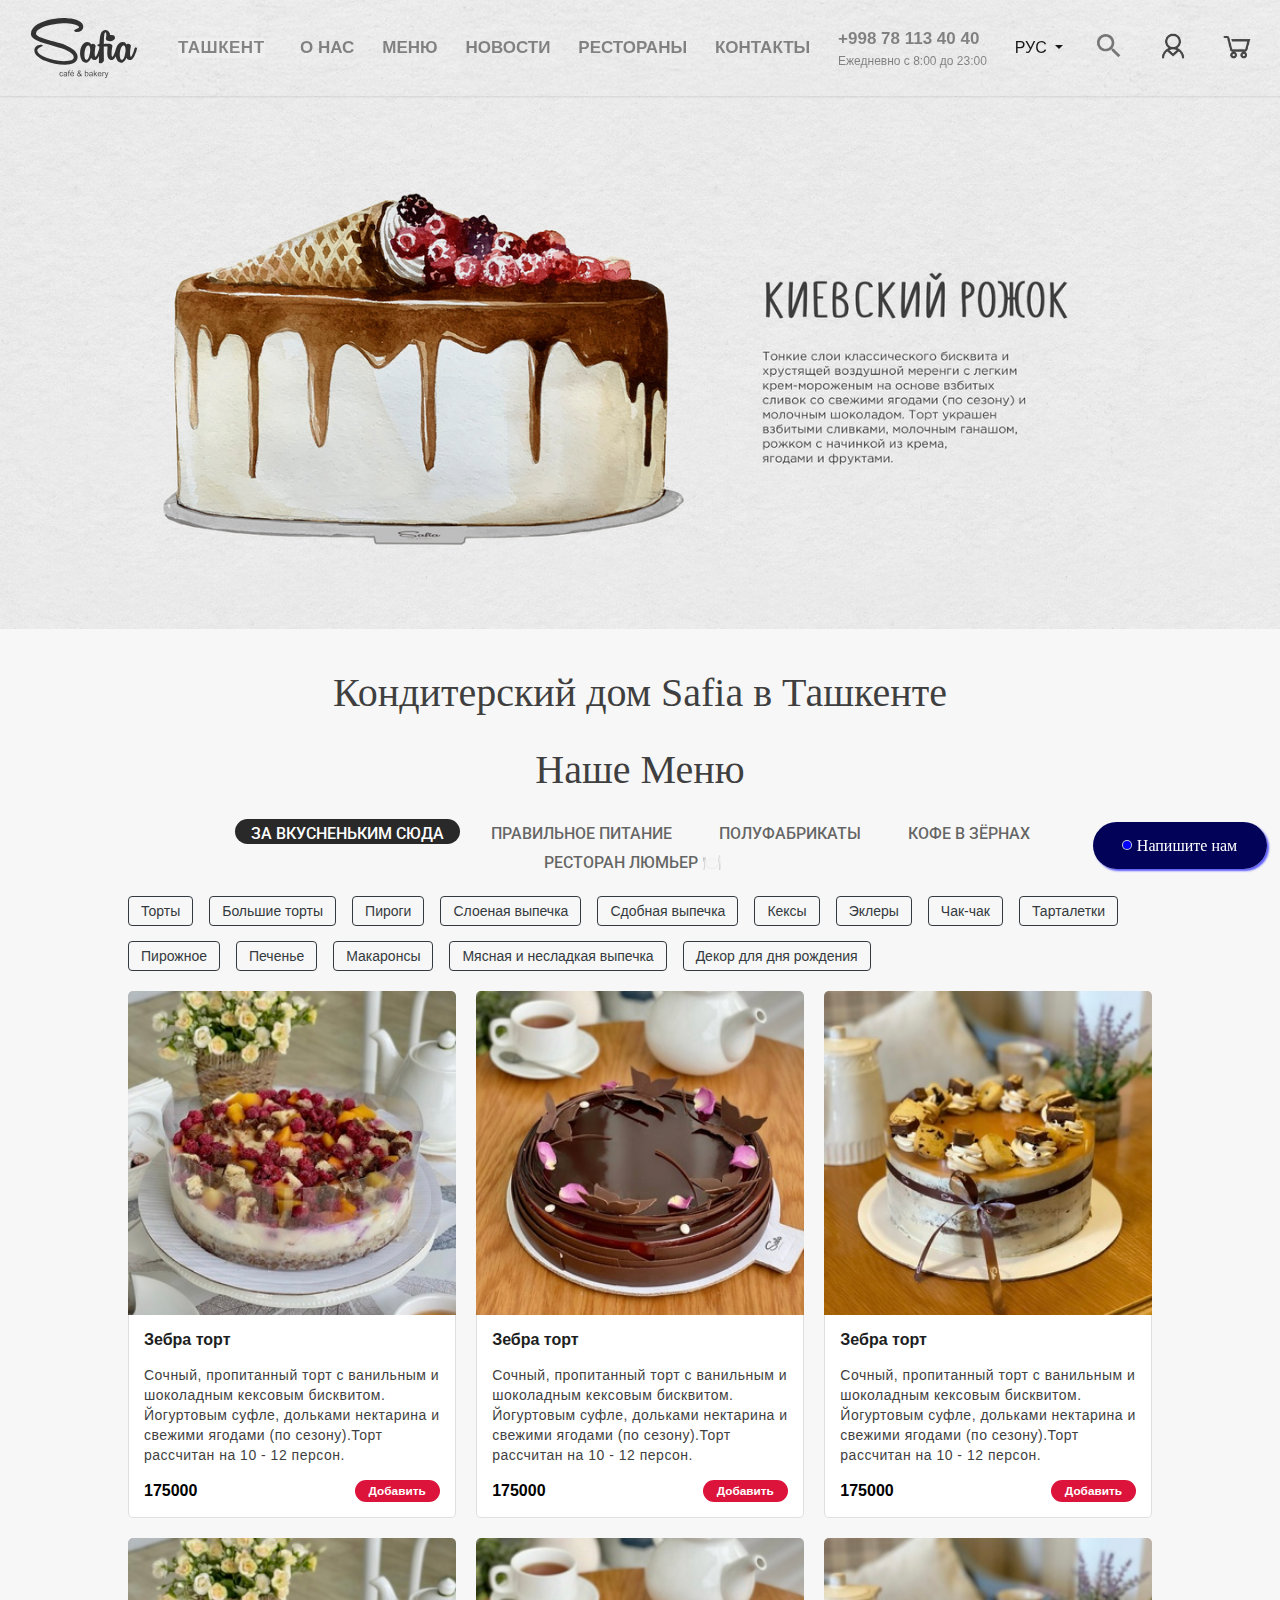
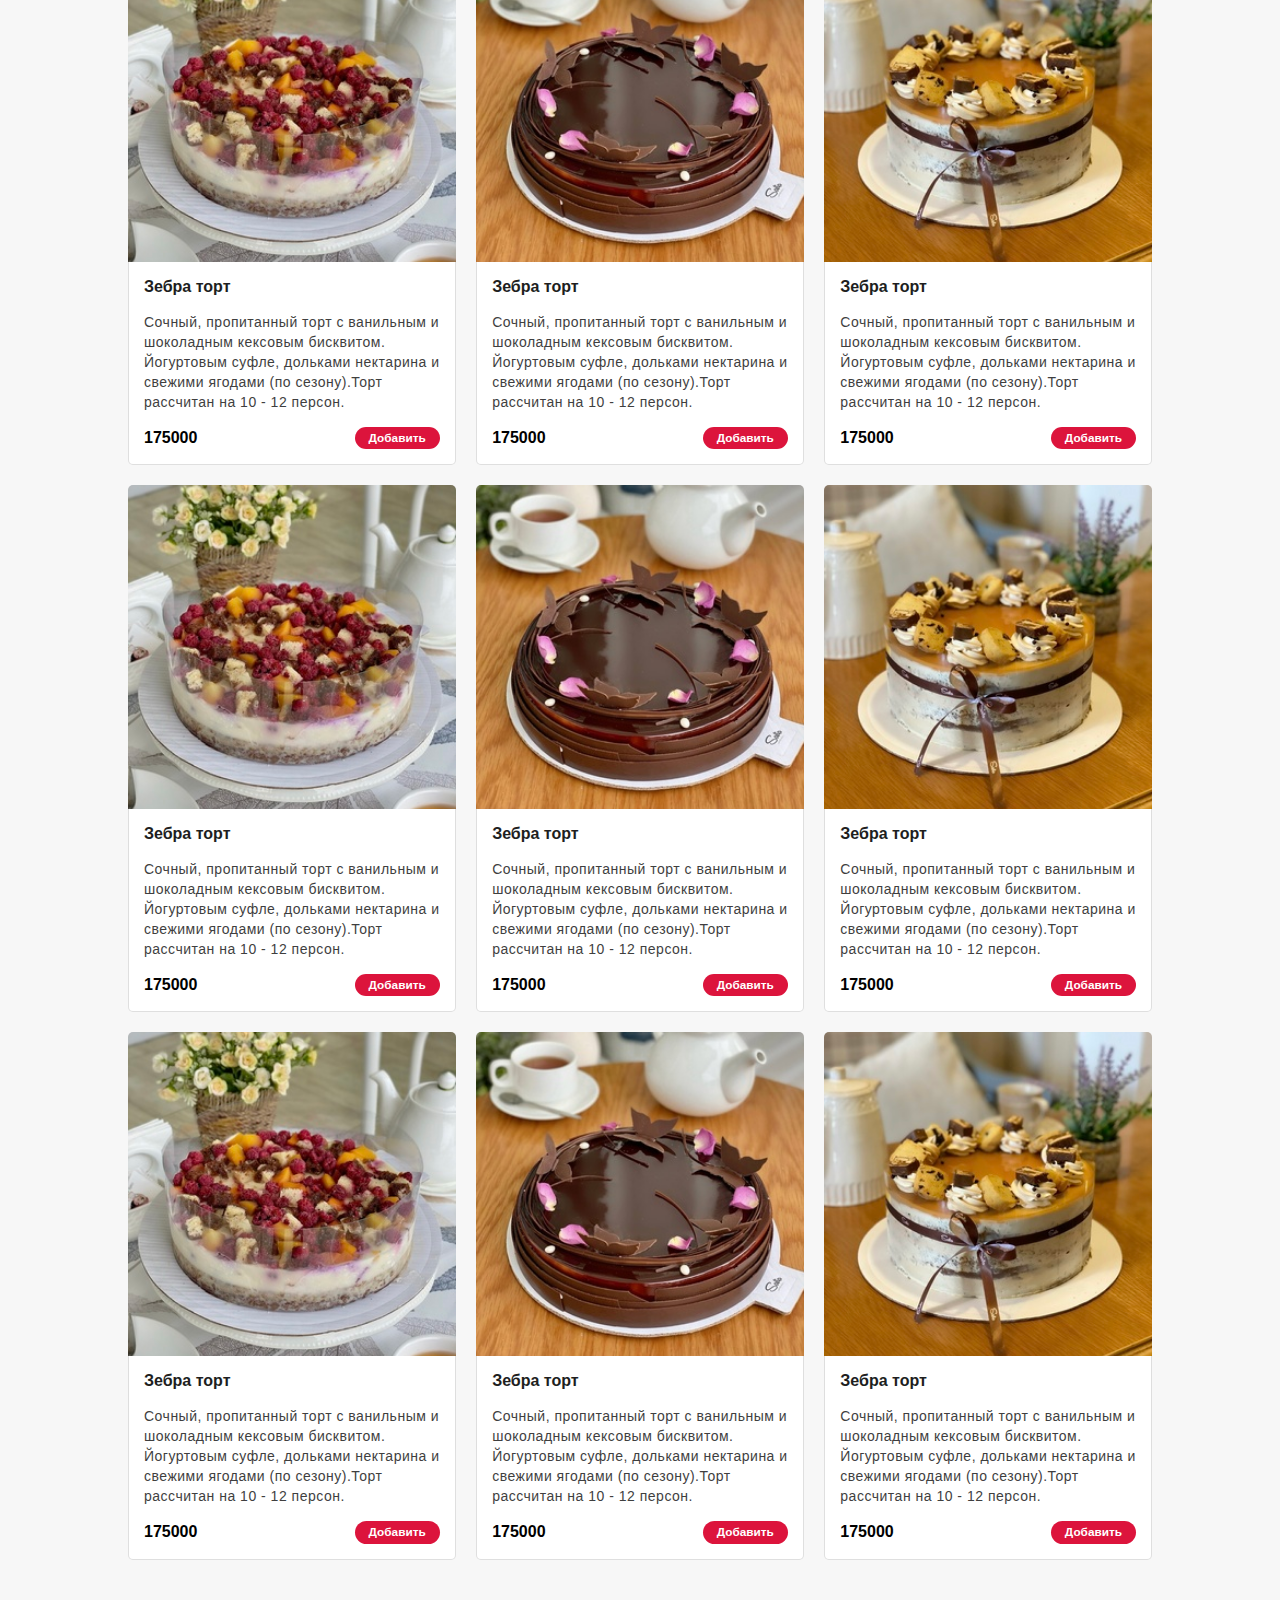
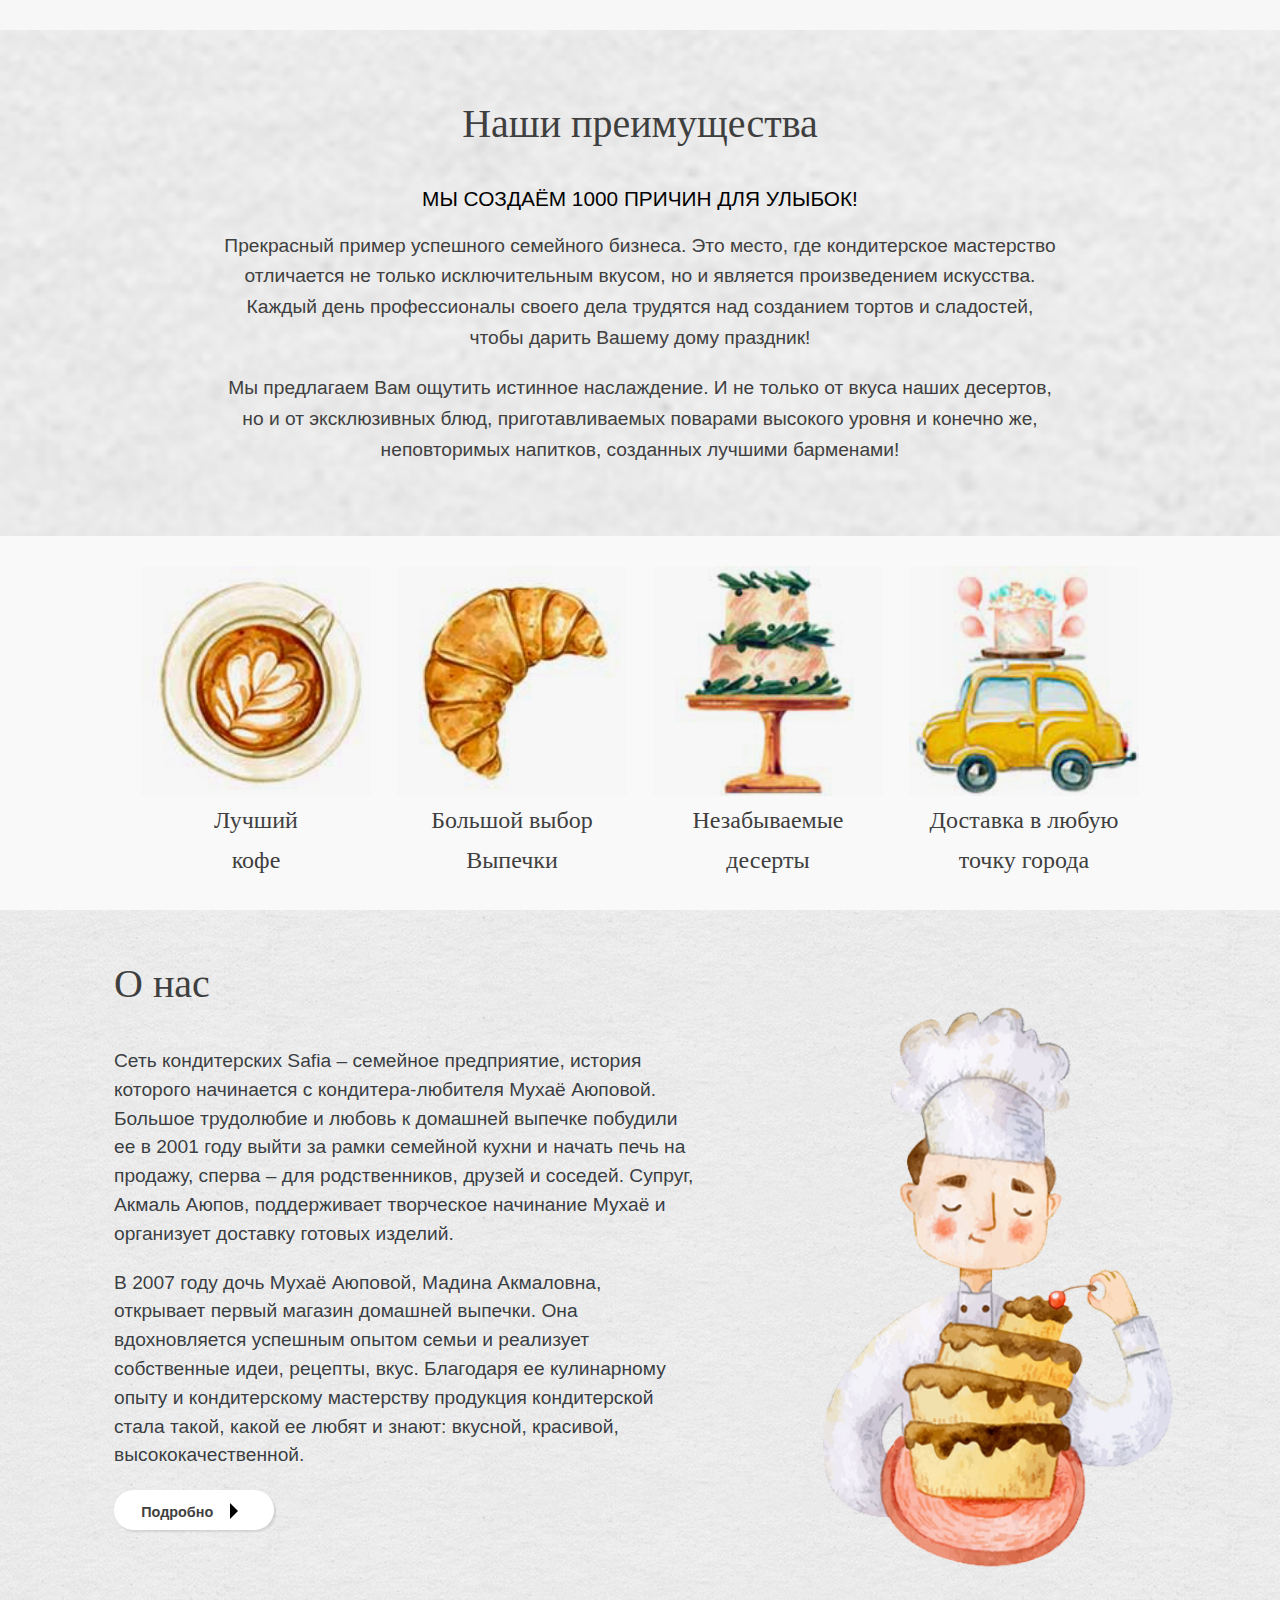
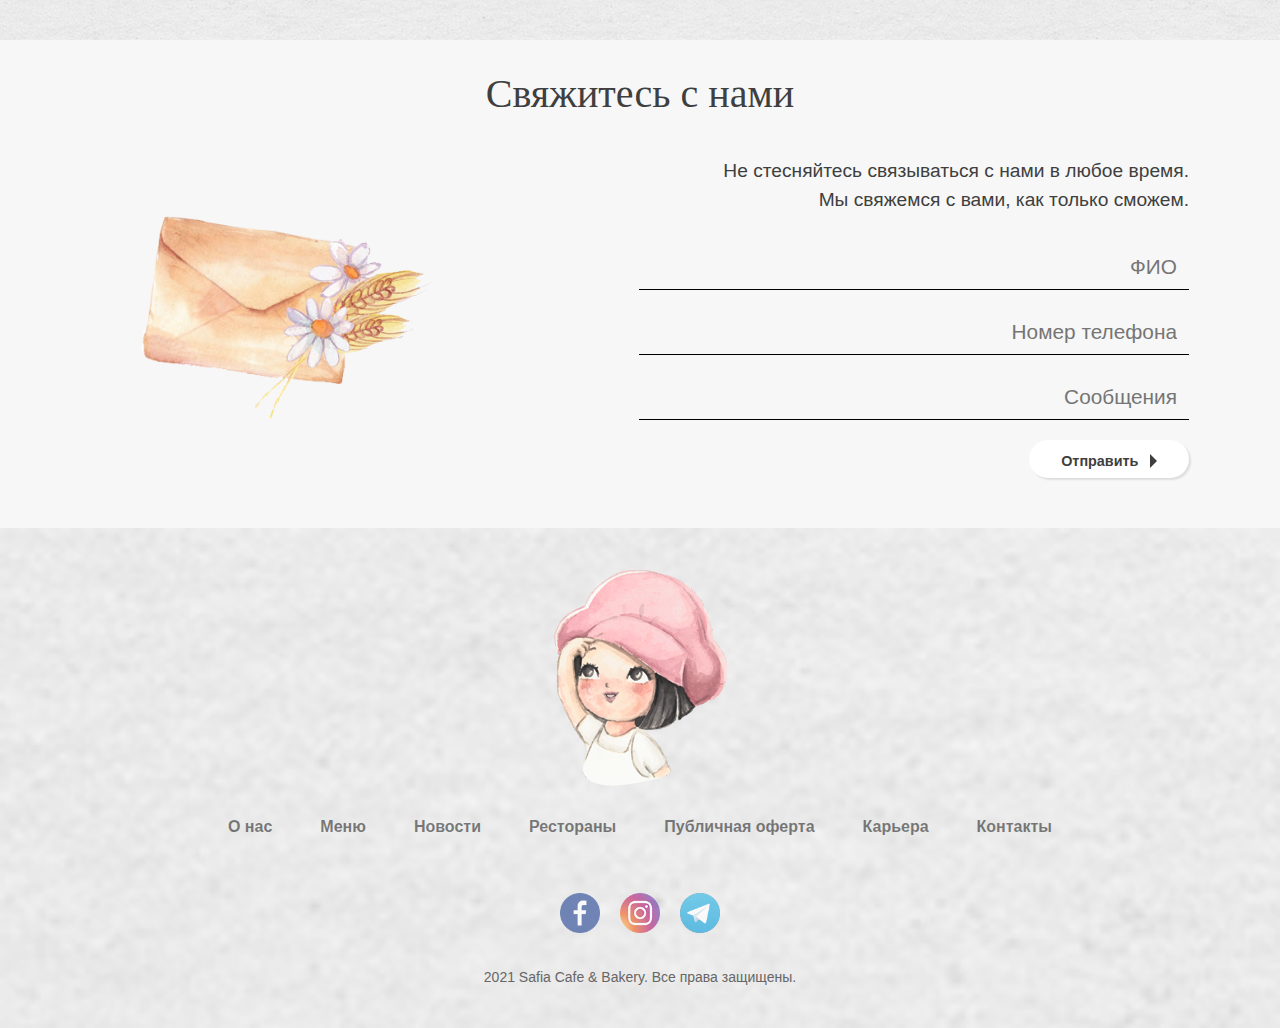
==== commit e75cdff3: "safiya commit5" ====
--- a/index.html
+++ b/index.html
@@ -1,3 +1,4 @@
+
 <!DOCTYPE html>
 <html lang="en">
 <head>
@@ -16,8 +17,44 @@
     <link rel="stylesheet" href="./style/style.css">
 </head>
 <body id="body1">
+
     <div class="container">
-
+        
+        <div class="container-modal" id="modal">
+            <div class="modal">
+                <div class="modal-exit">
+                    <img onclick="yop()" style="cursor:pointer;width:25px;height:25px" src="https://img.icons8.com/ios/50/000000/close-window.png" />
+                </div>
+                <div class="modal-img-logo">
+                    <img src="./images/logo.svg" alt="">
+                </div>
+                <div class="modal-input">
+                    <input type="text" placeholder="Введите номер телефона">
+                </div>
+                <div class="modal-button">
+                    <button type="submit">Далее</button>
+                </div>
+            </div>
+            <div class="fixed-button">
+                <a href="#">Напишите нам</a>
+            </div>
+        </div>
+
+        <div class="backet" id="backet">
+            <div class="inside-backet">
+                <div class="backet-title">
+                    <p>Корзина</p>
+                    <img onclick="yop()" style="cursor:pointer;width:25px;height:25px"
+                        src="https://img.icons8.com/ios/50/000000/close-window.png" />
+                </div>
+                <div class="product">
+                    <p>Ваша корзина пуста. <br>Пожалуйста добавьте продукты</p>
+                </div>
+            </div>
+            <div class="fixed-button">
+                <a href="#">Напишите нам</a>
+            </div>
+        </div>
 
         <!-- Navbar -->
         <div class="navbar">
@@ -35,27 +72,35 @@
                         <li><a href="./o nas/index.html">О нас</a></li>
                         <li><a href="./menyu/index.html">Меню</a></li>
                         <li><a href="./news/index.html">Новости</a></li>
-                        <li><a href="#">Рестораны</a></li>
+                        <li><a href="./restoran/index.html">Рестораны</a></li>
                         <li><a href="./contact/index.html">Контакты</a></li>
                         <li><a class="dropdown" href="#">
                                 <span class="phone">+998 78 113 40 40</span>
                                 <span class="timetable">Ежедневно с 8:00 до 23:00</span>
                             </a></li>
                         <li>
-                            <select name="language" id="language" size="1">
-                                <option value="Rus">Русский</option>
-                                <option value="Eng">English</option>
-                                <option value="Uzb">uzbekcha</option>
-                            </select>
+                            <a class="after" style="
+                                    color: rgba(0, 0, 0, 0.9);
+                                    font-weight: 500;
+                                    font-size: 16px;
+                                    font-family: sans-serif;
+                                " href="#" class="after" id="after" onclick="dropdownStart()">
+                                РУС
+                            </a>
+                            <div class="dropdown-menu1" id="dropdown-menu">
+                                <a class="dropdown-item1 active" href="../uzbekcha/index.html">O'zbekcha</a>
+                                <a class="dropdown-item1" href="../index.html">Русский</a>
+                                <a class="dropdown-item1" href="#">English</a>
+                            </div>
                         </li>
                         <li><a href="./search/index.html">
                                 <img src="./images/ic_search.svg" alt="">
                             </a></li>
                         <li><a href="#">
-                                <img src="./images/ic_profile.png" alt="">
+                                <img onclick="chaqir()" src="./images/ic_profile.png" alt="">
                             </a></li>
                         <li><a href="#">
-                                <img src="./images/ic_cart.png" alt="">
+                                <img onclick="backetOpen()" src="./images/ic_cart.png" alt="">
                             </a></li>
                     </ul>
                 </div>
@@ -70,8 +115,8 @@
                 <div class="navbar-icon-img">
                     <ul>
                         <li><a href="./search/index.html"><img src="./images/ic_search.svg" alt=""></a></li>
-                        <li><a href="#"><img src="./images/ic_profile.png" alt=""></a></li>
-                        <li><a href="#"><img src="./images/ic_cart.png" alt=""></a></li>
+                        <li><a href="#"><img onclick="chaqir()" src="./images/ic_profile.png" alt=""></a></li>
+                        <li><a href="#"><img onclick="backetOpen()" src="./images/ic_cart.png" alt=""></a></li>
                     </ul>
                 </div>
             </div>
@@ -93,7 +138,7 @@
                         <li><a href="./o nas/index.html">О нас</a></li>
                         <li><a href="./menyu/index.html">Меню</a></li>
                         <li><a href="./news/index.html">Новости</a></li>
-                        <li><a href="#">Рестораны</a></li>
+                        <li><a href="./restoran/index.html">Рестораны</a></li>
                         <li><a href="./contact/index.html">Контакты</a></li>
                         <li>
                             <select name="language" id="language" size="1">
@@ -467,7 +512,7 @@
                     <li><a href="./o nas/index.html">О нас</a></li>
                     <li><a href="./menyu/index.html">Меню</a></li>
                     <li><a href="./news/index.html">Новости</a></li>
-                    <li><a href="#">Рестораны</a></li>
+                    <li><a href="./restoran/index.html">Рестораны</a></li>
                     <li><a href="#">Публичная оферта</a></li>
                     <li><a href="#">Карьера</a></li>
                     <li><a href="./contact/index.html">Контакты</a></li>
--- a/style/style.css
+++ b/style/style.css
@@ -7,6 +7,132 @@
   max-width: 1400px;
   margin: 0 auto;
   position: relative;
+}
+#modal{
+  display: none;
+}
+.container-modal{
+  position: fixed;
+  z-index: 2000000;
+  width:100%;
+  height: 100vh; 
+  max-width: 1400px;
+  align-items: center;
+  justify-content: center;
+  background-color: rgba(51, 51, 51, 0.294);
+  transition: 2s ease-in-out;
+}
+.modal{
+  z-index: 2000;
+  padding: 50px 40px;
+  width:90%;
+  background-color: #fff;
+  border-radius: 7px;
+  max-width: 450px;
+  position: relative;
+}
+.modal-exit{
+  position: absolute;
+  right: 3%;
+  top: 3%;
+}
+.modal-img-logo img{
+    width: 100%;
+    height: 80px;
+}.modal-input >input{
+    width: 100%;
+    height: calc(1.5em + 0.75rem + 2px);
+    padding: 1.7rem 1rem;
+    font-size: 1.15rem;
+    font-weight: 400;
+    line-height: 1.5;
+    color: #495057;
+    outline: none;
+    background-color: #fff;
+    background-clip: padding-box;
+    border: 1px solid #ced4da;
+    border-radius: 0.25rem;
+    overflow: visible;
+    margin-top: 25px;
+    transition: border-color 0.15s ease-in-out, box-shadow 0.15s ease-in-out;
+}
+.modal-button button{
+    background: #d11919;
+    border-radius: 6px;
+    text-align: center;
+    color: #ffffff;
+    font-weight: 500;
+    font-family: "Gotham Pro", Arial, sans-serif;
+    font-size: 1.1rem;
+    padding: 0.9rem 3rem;
+    transition: all .3s;
+    width: 100% !important;
+    line-height: 1.5;
+    overflow: visible;
+    margin-top: 25px;
+    border:none;
+    outline: none;
+    cursor: pointer;
+}
+.modal-button button:hover{
+  background-color: #b10505;
+}
+
+#backet{
+  display: none;
+}
+.backet{
+  position: fixed;
+  z-index: 2000000;
+  width:100%;
+  height: 100vh; 
+  max-width: 1400px;
+  overflow: hidden;
+  justify-content:flex-end;
+  background-color: rgba(51, 51, 51, 0.494);
+  transition: 2s ease-in-out;
+}
+.inside-backet{
+  width: 30%;
+  background-color: #fff;
+  border:0.5px solid grey;
+  border-bottom-left-radius: 5px;
+  border-top-left-radius: 5px;
+
+}
+.backet-title{
+  padding: 15px 20px;
+  border-bottom: 2px solid #eee;
+  display: flex;
+  justify-content: space-between;
+  background-color: rgba(238, 238, 238, 0.465);
+}
+.backet-title > p{
+  font-weight: 600;
+  font-family: "Gotham Pro", sans-serif;
+  font-size: 1.1rem;
+  color: #212529;
+  line-height: 1.2;
+}
+.product{
+  padding: 20%;
+  text-align: center;
+  font-family: "Gotham Pro", sans-serif;
+  font-size: 1.1rem;
+  color: #212529e5;
+  line-height: 1.4;
+  letter-spacing: 0.5px;
+}
+@media screen and (max-width:500px) {
+  .backet{
+    justify-content: center;
+    align-items: center;
+  }
+  .inside-backet{
+    width: 80%;
+    height: 50%;
+    border-radius: 5px;
+}
 }
 
 .fixed-button {
@@ -141,7 +267,42 @@
   height: 36px;
   opacity: 0.7;
 }
-
+a.dropdown-item1{
+  text-decoration: none;
+  color: rgba(0, 0, 0, 0.9);
+  font-weight: 500;
+  font-size: 17px;
+  font-family: sans-serif;
+
+}
+#dropdown-menu{
+  display: none;
+  flex-direction: column;
+  position: absolute;
+  padding: 15px;
+  background: white;
+  right:200px;
+  top: 60px;
+  border-radius: 5px;
+}
+
+ .after {
+  color: rgba(0, 0, 0, 0.9);
+  font-weight: 500;
+  font-size: 17px;
+  font-family: sans-serif;
+  display: block;
+}
+li > a#after.after::after{
+  display: inline-block;
+  margin-left: 0.255em;
+  vertical-align: 0.255em;
+  content: "";
+  border-top: 0.3em solid;
+  border-right: 0.3em solid transparent;
+  border-bottom: 0;
+  border-left: 0.3em solid transparent;
+}
 .navbar-menu-button > img {
   width: 100%;
 }
@@ -200,7 +361,7 @@
     width: 1400px;
   }
 }
-@media screen and (max-width: 1100px) {
+@media screen and (max-width: 1250px) {
   .navbar-item > ul > li:nth-child(6) {
     display: none;
   }
@@ -462,12 +623,8 @@
   .card {
     width: 100%;
   }
-  .screen-menu > ul > li > a {
-    font-size: 10px;
-  }
   #language {
-    width: 40px;
-    font-size: 10px;
+    font-size: 17px;
     font-weight: 600;
   }
 }
